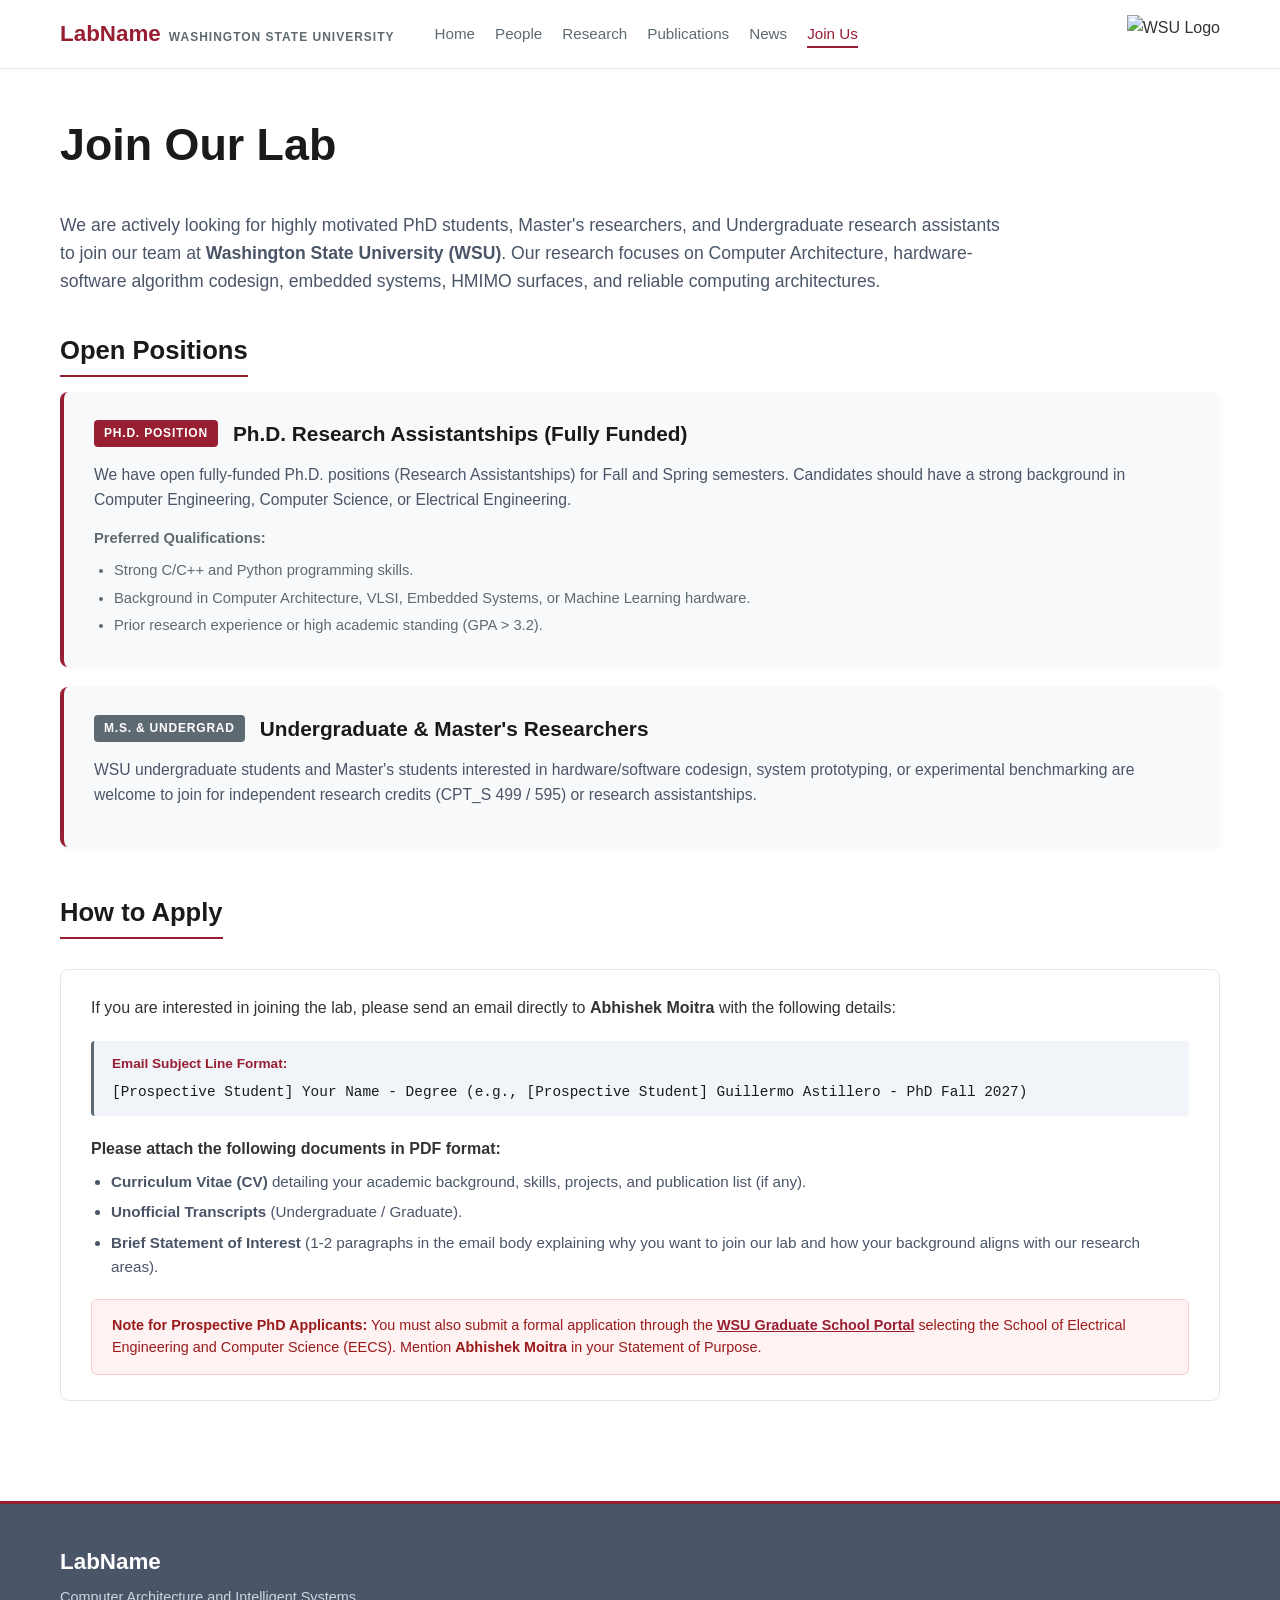
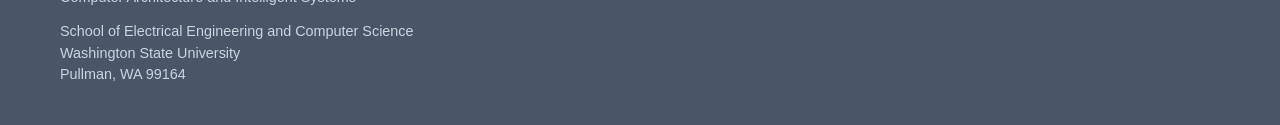
==== join-us.html @ b35470ed "Add files via upload" ====
<!DOCTYPE html>
<html lang="es">
<head>
    <meta charset="UTF-8">
    <meta name="viewport" content="width=device-width, initial-scale=1.0">
    <title>Join Us | LabName Website</title>
    <link rel="stylesheet" href="styles.css">
</head>
<body>

    
    <nav class="navbar">
        <div class="nav-container">
            <div class="nav-left">
                <div class="logo">
                    <span class="lab-title">LabName</span>
                    <span class="uni-title">WASHINGTON STATE UNIVERSITY</span>
                </div>
                <ul class="nav-links">
                    <li><a href="index.html">Home</a></li>
                    <li><a href="people.html">People</a></li>
                    <li><a href="research.html">Research</a></li>
                    <li><a href="publications.html">Publications</a></li>
                    <li><a href="news.html">News</a></li>
                    <li><a href="joinus.html" class="active">Join Us</a></li>
                </ul>
            </div>

            <div class="nav-right">
                <img src="./images/wsu-logo.png" alt="WSU Logo" class="wsu-logo">
            </div>
        </div>
    </nav>

    
    <main class="main-content">
        <h1 class="page-title">Join Our Lab</h1>

        <p class="join-intro">
            We are actively looking for highly motivated PhD students, Master's researchers, and Undergraduate research assistants to join our team at <strong>Washington State University (WSU)</strong>. Our research focuses on Computer Architecture, hardware-software algorithm codesign, embedded systems, HMIMO surfaces, and reliable computing architectures.
        </p>


        <section class="positions-section">
            <h2 class="section-heading">Open Positions</h2>

            <div class="position-card">
                <div class="position-header">
                    <span class="pos-badge phd">Ph.D. Position</span>
                    <h3>Ph.D. Research Assistantships (Fully Funded)</h3>
                </div>
                <p class="pos-desc">
                    We have open fully-funded Ph.D. positions (Research Assistantships) for Fall and Spring semesters. Candidates should have a strong background in Computer Engineering, Computer Science, or Electrical Engineering.
                </p>
                <div class="pos-requirements">
                    <strong>Preferred Qualifications:</strong>
                    <ul>
                        <li>Strong C/C++ and Python programming skills.</li>
                        <li>Background in Computer Architecture, VLSI, Embedded Systems, or Machine Learning hardware.</li>
                        <li>Prior research experience or high academic standing (GPA &gt; 3.2).</li>
                    </ul>
                </div>
            </div>

            <div class="position-card">
                <div class="position-header">
                    <span class="pos-badge ms">M.S. &amp; Undergrad</span>
                    <h3>Undergraduate &amp; Master's Researchers</h3>
                </div>
                <p class="pos-desc">
                    WSU undergraduate students and Master's students interested in hardware/software codesign, system prototyping, or experimental benchmarking are welcome to join for independent research credits (CPT_S 499 / 595) or research assistantships.
                </p>
            </div>
        </section>

        
        <section class="application-guidelines">
            <h2 class="section-heading">How to Apply</h2>
            
            <div class="guidelines-box">
                <p>
                    If you are interested in joining the lab, please send an email directly to <strong>Abhishek Moitra</strong> with the following details:
                </p>

                <div class="subject-format">
                    <span class="format-label">Email Subject Line Format:</span>
                    <code>[Prospective Student] Your Name - Degree (e.g., [Prospective Student] Guillermo Astillero - PhD Fall 2027)</code>
                </div>

                <div class="checklist">
                    <strong>Please attach the following documents in PDF format:</strong>
                    <ul>
                        <li><strong>Curriculum Vitae (CV)</strong> detailing your academic background, skills, projects, and publication list (if any).</li>
                        <li><strong>Unofficial Transcripts</strong> (Undergraduate / Graduate).</li>
                        <li><strong>Brief Statement of Interest</strong> (1-2 paragraphs in the email body explaining why you want to join our lab and how your background aligns with our research areas).</li>
                    </ul>
                </div>

                <div class="important-note">
                    <strong>Note for Prospective PhD Applicants:</strong> You must also submit a formal application through the <a href="https://gradschool.wsu.edu/" target="_blank">WSU Graduate School Portal</a> selecting the School of Electrical Engineering and Computer Science (EECS). Mention <strong>Abhishek Moitra</strong> in your Statement of Purpose.
                </div>
            </div>
        </section>

    </main>

    
    <footer class="footer">
        <div class="footer-container">
            <h3 class="footer-title">LabName</h3>
            <p class="footer-slogan">Computer Architecture and Intelligent Systems</p>
            <p>School of Electrical Engineering and Computer Science</p>
            <p>Washington State University</p>
            <p>Pullman, WA 99164</p>
        </div>
    </footer>

</body>
</html>
---- styles.css ----
* {
    margin: 0;
    padding: 0;
    box-sizing: border-box;
}

body {
    font-family: -apple-system, BlinkMacSystemFont, "Segoe UI", Roboto, Helvetica, Arial, sans-serif;
    background-color: #ffffff;
    color: #333333;
    line-height: 1.6;
    text-align: left;
}

.section-tag {
    display: none;
}

/* Barra de Navegación */
.navbar {
    border-bottom: 1px solid #e2e8f0;
    background-color: #ffffff;
    position: sticky;
    top: 0;
    z-index: 100;
    padding: 15px 60px;
}

.nav-container {
    width: 100%;
    display: flex;
    justify-content: space-between; 
    align-items: center;
}

.nav-left {
    display: flex;
    align-items: center;
    gap: 40px; 
}

.logo {
    display: flex;
    align-items: baseline;
    gap: 8px;
}

.lab-title {
    font-size: 1.4rem;
    font-weight: 800;
    color: #981e32; /* WSU Crimson */
}

.uni-title {
    font-size: 0.75rem;
    color: #5e6a71; /* WSU Gray */
    text-transform: uppercase;
    letter-spacing: 1px;
    font-weight: 600;
}

.nav-right {
    display: flex;
    align-items: center;
    gap: 30px;
}

.uni-title {
    font-size: 0.75rem;
    color: #5e6a71; /* WSU Gray */
    text-transform: uppercase;
    letter-spacing: 1px;
    font-weight: 600;
}

.nav-links {
    display: flex;
    list-style: none;
    gap: 20px;
}

.nav-links a {
    text-decoration: none;
    color: #5e6a71;
    font-size: 0.95rem;
    font-weight: 500;
    transition: color 0.2s;
}

.nav-links a:hover, .nav-links a.active {
    color: #981e32;
    border-bottom: 2px solid #981e32;
    padding-bottom: 4px;
}

.nav-right {
    display: flex;
    align-items: center;
}

.wsu-logo {
    height: 38px;
    width: auto;
    object-fit: contain;
}


.main-content {
    width: 100%;
    max-width: 100%; 
    padding: 40px 60px; 
    margin: 0;
    box-sizing: border-box;
    text-align: left;
}

.page-title {
    font-size: 2.8rem;
    color: #1a1a1a;
    font-weight: 800;
    margin-bottom: 30px;
}


.home-section {
    margin-bottom: 40px;
}

.section-heading {
    font-size: 1.6rem;
    color: #1a1a1a;
    margin-bottom: 15px;
    border-bottom: 2px solid #981e32;
    display: inline-block;
    padding-bottom: 4px;
}

.home-intro {
    background-color: #f8f9fa;
    border-left: 4px solid #981e32;
    padding: 25px 30px;
    border-radius: 8px;
    margin-top: 20px;
}

.intro-text {
    font-size: 1.15rem;
    color: #333333;
    margin-bottom: 15px;
}

.intro-text strong {
    color: #981e32;
}

/* Lista de Noticias */
.news-list {
    display: flex;
    flex-direction: column;
    gap: 15px;
    margin-top: 15px;
}

.news-item {
    display: flex;
    align-items: baseline;
    gap: 15px;
    padding: 12px 15px;
    background-color: #f8f9fa;
    border-radius: 6px;
    border-left: 3px solid #5e6a71;
    transition: border-left-color 0.2s ease, transform 0.2s ease;
}

.news-item:hover {
    border-left-color: #981e32;
    transform: translateX(4px);
}

.news-date {
    font-size: 0.85rem;
    font-weight: 700;
    color: #981e32;
    min-width: 75px;
}

.news-text {
    font-size: 0.95rem;
    color: #333333;
}


.pi-card {
    display: flex;
    gap: 30px;
    margin-bottom: 40px;
    align-items: flex-start;
}

.pi-photo {
    width: 240px;
    height: 280px;
    object-fit: cover;
    border-radius: 12px;
    box-shadow: 0 4px 12px rgba(0, 0, 0, 0.08);
}

.pi-info {
    text-align: left;
}

.pi-info h2 {
    font-size: 1.8rem;
    color: #1a1a1a;
    margin-bottom: 5px;
}

.pi-role {
    color: #5e6a71;
    font-size: 1rem;
    margin-bottom: 15px;
    font-weight: 500;
}

.pi-bio {
    color: #4a5568;
    font-size: 0.98rem;
}

.divider {
    border: 0;
    height: 1px;
    background-color: #e2e8f0;
    margin: 40px 0;
}


.group-section {
    margin-bottom: 50px;
    text-align: left;
}

.group-section h2 {
    font-size: 1.5rem;
    color: #981e32;
    border-bottom: 2px solid #981e32;
    display: inline-block;
    padding-bottom: 4px;
    margin-bottom: 25px;
}


.student-grid {
    display: grid;
    grid-template-columns: repeat(auto-fill, minmax(200px, 220px));
    gap: 20px;
    justify-content: start;
}


.student-card-vertical {
    display: flex;
    flex-direction: column;
    background-color: #f8f9fa;
    border-radius: 8px;
    border-top: 3px solid #981e32;
    padding: 15px;
    text-align: left;
    box-shadow: 0 2px 6px rgba(0, 0, 0, 0.05);
    transition: transform 0.2s ease, box-shadow 0.2s ease;
}

.student-card-vertical:hover {
    transform: translateY(-4px);
    box-shadow: 0 5px 12px rgba(0, 0, 0, 0.1);
}

.student-photo-vertical {
    width: 100%;
    height: 180px;
    object-fit: cover;
    border-radius: 6px;
    margin-bottom: 12px;
}

.student-info-vertical h3 {
    font-size: 1.05rem;
    color: #1a1a1a;
    line-height: 1.2;
    margin-bottom: 4px;
}

.student-info-vertical .role {
    font-size: 0.8rem;
    color: #981e32;
    font-weight: 700;
    margin-bottom: 8px;
}

.student-info-vertical .bio {
    font-size: 0.82rem;
    color: #5e6a71;
    line-height: 1.35;
}


.research-grid {
    display: flex;
    flex-direction: column;
    gap: 25px;
    margin-top: 20px;
}

.research-card {
    background-color: #f8f9fa;
    border-left: 4px solid #981e32;
    padding: 25px 30px;
    border-radius: 6px;
    transition: transform 0.2s ease, box-shadow 0.2s ease;
}

.research-card:hover {
    transform: translateX(6px);
    box-shadow: 0 4px 12px rgba(0, 0, 0, 0.08);
}

.research-card h2 {
    font-size: 1.4rem;
    color: #1a1a1a;
    margin-bottom: 10px;
}

.research-card p {
    color: #5e6a71;
    font-size: 0.98rem;
    line-height: 1.5;
}


.footer {
    background-color: #4a5568; 
    color: #ffffff;           
    padding: 40px 0;
    margin-top: 60px;
    border-top: 3px solid #981e32; 
}

.footer-container {
    max-width: 100%;
    padding: 0 60px;
    margin: 0;
    text-align: left;
}

.footer-title {
    font-size: 1.4rem;
    font-weight: 800;
    color: #ffffff;
    margin-bottom: 8px;
}

.footer-slogan {
    font-size: 0.95rem;
    color: #e2e8f0; 
    margin-bottom: 12px;
}

.footer-container p {
    font-size: 0.9rem;
    color: #cbd5e0; 
    line-height: 1.5;
}

@media (max-width: 768px) {
    .navbar {
        padding: 15px 20px;
    }
    .main-content, .footer-container {
        margin: 20px;
    }
    .pi-card {
        flex-direction: column;
    }
    .pi-photo {
        width: 100%;
        height: auto;
    }
    .nav-container {
        flex-direction: column;
        align-items: flex-start;
        gap: 15px;
    }
}

.home-layout {
    display: grid;
    grid-template-columns: 1fr 1fr; 
    gap: 30px; 
    align-items: start;
    width: 100%;
}


.right-content {
    width: 100%;
    display: flex;
    justify-content: flex-start; 
}

.image-slider {
    position: relative;
    width: 100%;
    max-width: 100%; 
    height: 380px;    
    border-radius: 12px;
    overflow: hidden;
    box-shadow: 0 4px 15px rgba(0, 0, 0, 0.12);
    border-top: 4px solid #981e32;
}


.slide-img {
    position: absolute;
    top: 0;
    left: 0;
    width: 100%;
    height: 100%;
    object-fit: cover;
    opacity: 0;
    animation: fadeSlider 15s infinite;
}


.img-1 { animation-delay: 0s; }
.img-2 { animation-delay: 5s; }
.img-3 { animation-delay: 10s; }


@keyframes fadeSlider {
    0% { opacity: 0; }
    10% { opacity: 1; }  
    33% { opacity: 1; }  
    43% { opacity: 0; }
    100% { opacity: 0; }
}


@media (max-width: 850px) {
    .home-layout {
        grid-template-columns: 1fr;
    }
    .image-slider {
        height: 250px;
    }
}

.pub-intro {
    font-size: 1.1rem;
    color: #5e6a71;
    margin-bottom: 40px;
    max-width: 900px;
}


.pub-year-section {
    margin-bottom: 45px;
}

.year-heading {
    font-size: 1.8rem;
    color: #981e32; 
    border-bottom: 2px solid #981e32;
    display: inline-block;
    padding-bottom: 4px;
    margin-bottom: 20px;
}

.pub-list {
    display: flex;
    flex-direction: column;
    gap: 20px;
}


.pub-item {
    display: flex;
    gap: 20px;
    align-items: flex-start;
    padding: 20px 25px;
    background-color: #f8f9fa;
    border-radius: 8px;
    border-left: 4px solid #5e6a71; 
    transition: border-left-color 0.2s ease, transform 0.2s ease, box-shadow 0.2s ease;
}

.pub-item:hover {
    border-left-color: #981e32; 
    transform: translateX(4px);
    box-shadow: 0 4px 12px rgba(0, 0, 0, 0.06);
}


.pub-badge-container {
    min-width: 100px;
}

.pub-badge {
    display: inline-block;
    padding: 4px 10px;
    font-size: 0.75rem;
    font-weight: 700;
    text-transform: uppercase;
    letter-spacing: 0.8px;
    border-radius: 4px;
    text-align: center;
}

.pub-badge.conference {
    background-color: #981e32; 
    color: #ffffff;
}

.pub-badge.journal {
    background-color: #5e6a71; 
    color: #ffffff;
}


.pub-details {
    flex-grow: 1;
}

.pub-title {
    font-size: 1.15rem;
    color: #1a1a1a;
    font-weight: 700;
    margin-bottom: 6px;
    line-height: 1.35;
}

.pub-authors {
    font-size: 0.95rem;
    color: #4a5568;
    margin-bottom: 6px;
}

.pub-venue {
    font-size: 0.9rem;
    color: #5e6a71;
    margin-bottom: 12px;
}

/* link buttons (PDF, BibTeX, DOI, Code) */
.pub-links {
    display: flex;
    gap: 10px;
}

.pub-btn {
    display: inline-block;
    padding: 4px 12px;
    font-size: 0.8rem;
    font-weight: 600;
    color: #981e32;
    border: 1px solid #981e32;
    border-radius: 4px;
    text-decoration: none;
    transition: background-color 0.2s ease, color 0.2s ease;
}

.pub-btn:hover {
    background-color: #981e32;
    color: #ffffff;
}

.pub-btn.code-btn {
    color: #5e6a71;
    border-color: #5e6a71;
}

.pub-btn.code-btn:hover {
    background-color: #5e6a71;
    color: #ffffff;
}

/* Adaptación Responsive para Móviles */
@media (max-width: 850px) {
    .pub-item {
        flex-direction: column;
        gap: 10px;
    }
}


/* ==========================================
    Join Us
   ========================================== */

.join-intro {
    font-size: 1.1rem;
    color: #4a5568;
    margin-bottom: 35px;
    line-height: 1.6;
    max-width: 950px;
}

.positions-section {
    margin-bottom: 45px;
}

.position-card {
    background-color: #f8f9fa;
    border-left: 4px solid #981e32;
    padding: 25px 30px;
    border-radius: 8px;
    margin-bottom: 20px;
    box-shadow: 0 2px 6px rgba(0, 0, 0, 0.04);
}

.position-header {
    display: flex;
    align-items: center;
    gap: 15px;
    margin-bottom: 12px;
}

.position-header h3 {
    font-size: 1.3rem;
    color: #1a1a1a;
}

.pos-badge {
    padding: 4px 10px;
    font-size: 0.75rem;
    font-weight: 700;
    text-transform: uppercase;
    letter-spacing: 0.8px;
    border-radius: 4px;
    color: #ffffff;
    white-space: nowrap;
}

.pos-badge.phd {
    background-color: #981e32; /* Crimson WSU */
}

.pos-badge.ms {
    background-color: #5e6a71; /* Gray WSU */
}

.pos-desc {
    font-size: 0.98rem;
    color: #4a5568;
    margin-bottom: 15px;
}

.pos-requirements {
    font-size: 0.92rem;
    color: #5e6a71;
}

.pos-requirements ul {
    margin-top: 8px;
    padding-left: 20px;
}

.pos-requirements li {
    margin-bottom: 4px;
}


.guidelines-box {
    background-color: #ffffff;
    border: 1px solid #e2e8f0;
    border-radius: 8px;
    padding: 25px 30px;
    margin-top: 15px;
}

.subject-format {
    background-color: #f1f5f9;
    border-left: 3px solid #5e6a71;
    padding: 12px 18px;
    border-radius: 4px;
    margin: 20px 0;
}

.format-label {
    display: block;
    font-size: 0.85rem;
    font-weight: 700;
    color: #981e32;
    margin-bottom: 4px;
}

.subject-format code {
    font-family: Consolas, Monaco, monospace;
    font-size: 0.9rem;
    color: #1a1a1a;
}

.checklist {
    margin-bottom: 20px;
}

.checklist ul {
    margin-top: 8px;
    padding-left: 20px;
}

.checklist li {
    font-size: 0.95rem;
    color: #4a5568;
    margin-bottom: 6px;
}

.important-note {
    background-color: #fef2f2;
    border: 1px solid #fecaca;
    color: #991b1b;
    padding: 15px 20px;
    border-radius: 6px;
    font-size: 0.9rem;
    line-height: 1.5;
}

.important-note a {
    color: #981e32;
    font-weight: 700;
    text-decoration: underline;
}


/* ==========================================
   (News)
   ========================================== */

.news-page-intro {
    font-size: 1.1rem;
    color: #5e6a71;
    margin-bottom: 35px;
    max-width: 900px;
}

.news-timeline {
    display: flex;
    flex-direction: column;
    gap: 25px;
    max-width: 950px;
}

/* Tarjeta amplia de Noticia */
.news-card {
    background-color: #f8f9fa;
    border-left: 4px solid #981e32; /* Carmesí WSU */
    padding: 22px 28px;
    border-radius: 8px;
    box-shadow: 0 2px 6px rgba(0, 0, 0, 0.04);
    transition: transform 0.2s ease, box-shadow 0.2s ease;
}

.news-card:hover {
    transform: translateX(4px);
    box-shadow: 0 4px 12px rgba(0, 0, 0, 0.08);
}

.news-card-header {
    display: flex;
    align-items: center;
    gap: 15px;
    margin-bottom: 10px;
}

.news-card-date {
    font-size: 0.85rem;
    font-weight: 700;
    color: #5e6a71;
}

/* Insignias/Badges de Tipo de Noticia */
.news-badge {
    padding: 3px 9px;
    font-size: 0.72rem;
    font-weight: 700;
    text-transform: uppercase;
    letter-spacing: 0.8px;
    border-radius: 4px;
    color: #ffffff;
}

.news-badge.new-member {
    background-color: #5e6a71; /* Gris WSU */
}

.news-badge.paper {
    background-color: #981e32; /* Carmesí WSU */
}

.news-badge.talk {
    background-color: #2b6cb0; /* Azul académico */
}

.news-badge.grant {
    background-color: #2f855a; /* Verde logro */
}

.news-card h3 {
    font-size: 1.25rem;
    color: #1a1a1a;
    margin-bottom: 8px;
}

.news-card p {
    font-size: 0.96rem;
    color: #4a5568;
    line-height: 1.55;
}
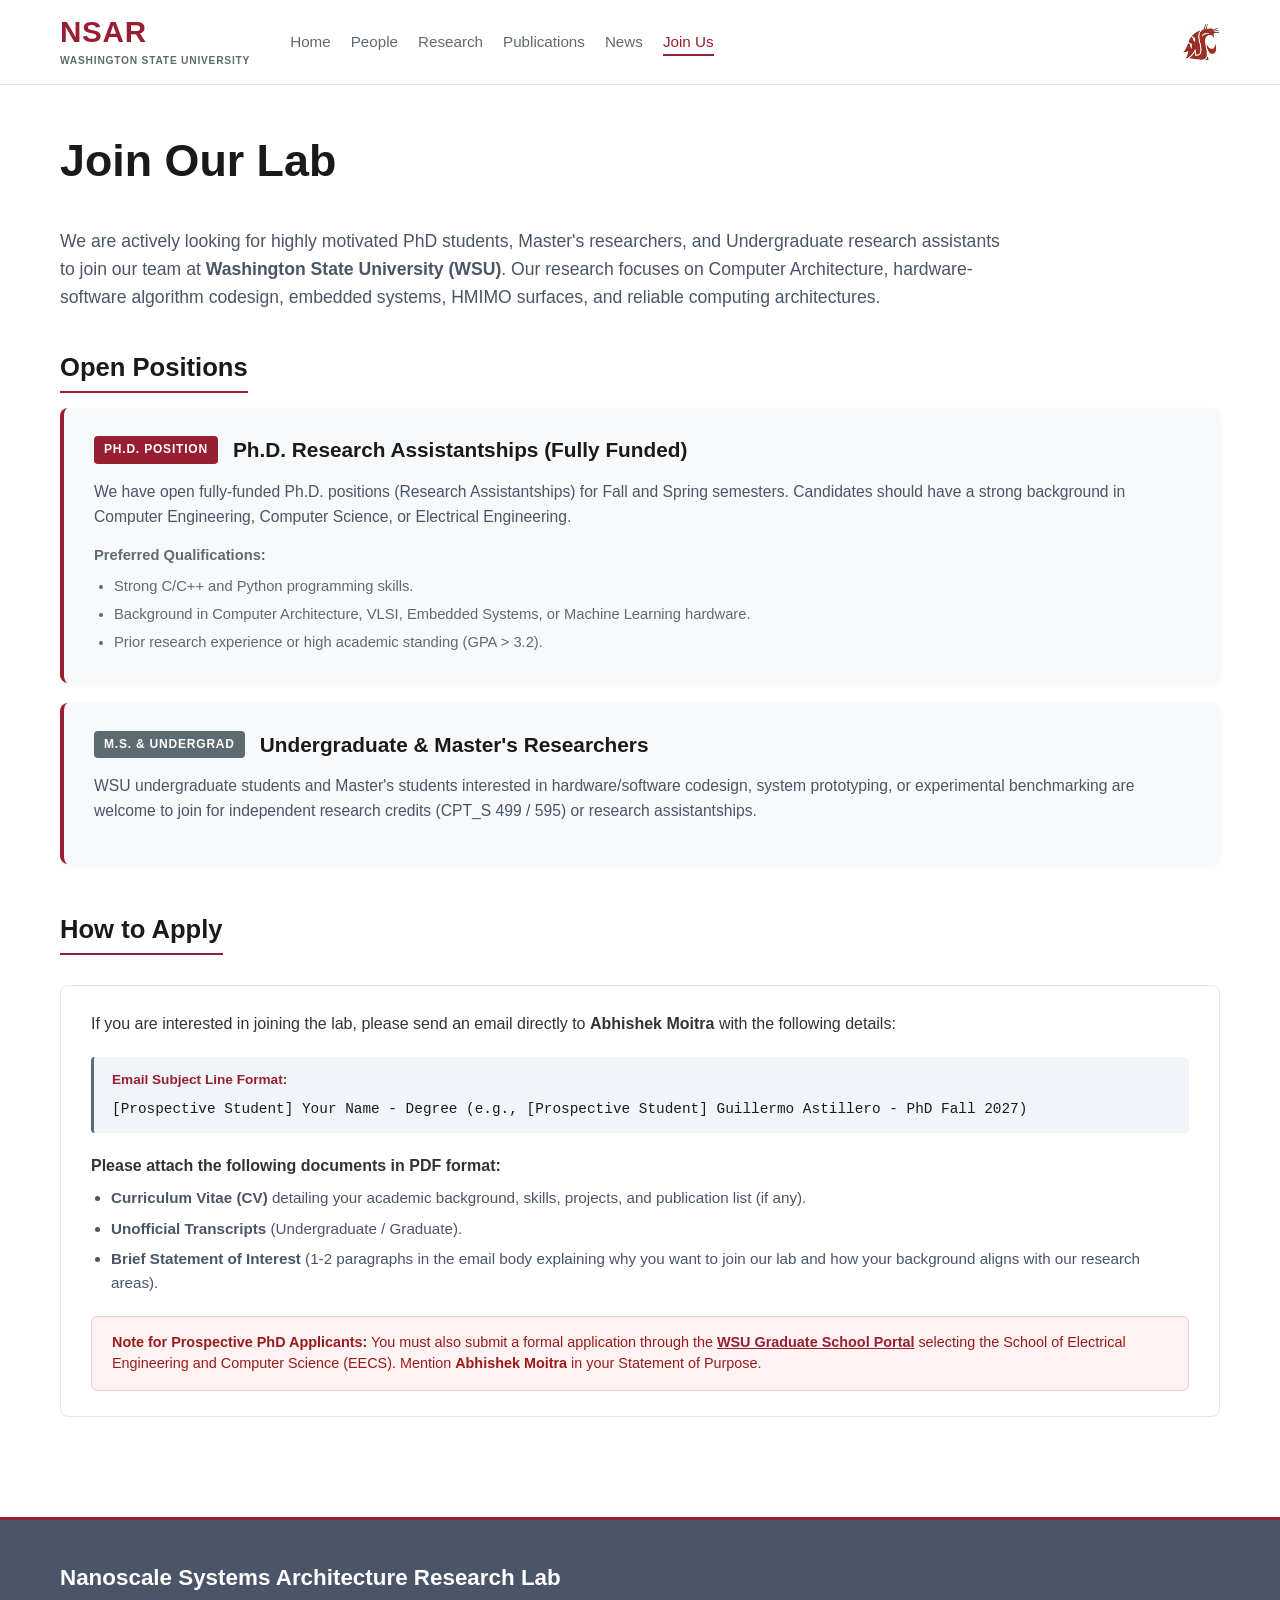
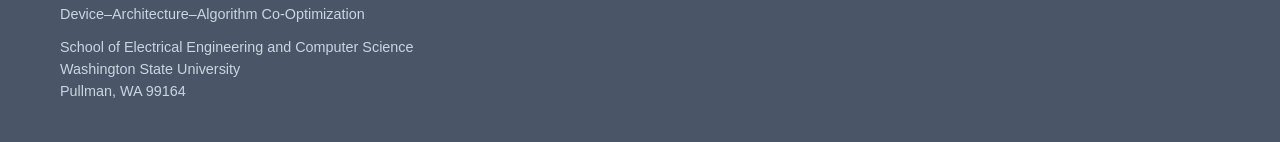
==== commit 4d63e79a: "Add files via upload" ====
--- a/join-us.html
+++ b/join-us.html
@@ -1,9 +1,9 @@
 <!DOCTYPE html>
-<html lang="es">
+<html lang="en">
 <head>
     <meta charset="UTF-8">
     <meta name="viewport" content="width=device-width, initial-scale=1.0">
-    <title>Join Us | LabName Website</title>
+    <title>Join Us | NSAR Lab | Washington State University</title>
     <link rel="stylesheet" href="styles.css">
 </head>
 <body>
@@ -13,7 +13,7 @@
         <div class="nav-container">
             <div class="nav-left">
                 <div class="logo">
-                    <span class="lab-title">LabName</span>
+                    <span class="lab-title" title="Nanoscale Systems Architecture Research Lab">NSAR</span>
                     <span class="uni-title">WASHINGTON STATE UNIVERSITY</span>
                 </div>
                 <ul class="nav-links">
@@ -22,7 +22,7 @@
                     <li><a href="research.html">Research</a></li>
                     <li><a href="publications.html">Publications</a></li>
                     <li><a href="news.html">News</a></li>
-                    <li><a href="joinus.html" class="active">Join Us</a></li>
+                    <li><a href="join-us.html" class="active">Join Us</a></li>
                 </ul>
             </div>
 
@@ -107,8 +107,8 @@
     
     <footer class="footer">
         <div class="footer-container">
-            <h3 class="footer-title">LabName</h3>
-            <p class="footer-slogan">Computer Architecture and Intelligent Systems</p>
+            <h3 class="footer-title">Nanoscale Systems Architecture Research Lab</h3>
+            <p class="footer-slogan">Device–Architecture–Algorithm Co-Optimization</p>
             <p>School of Electrical Engineering and Computer Science</p>
             <p>Washington State University</p>
             <p>Pullman, WA 99164</p>
--- a/styles.css
+++ b/styles.css
@@ -815,4 +815,151 @@
     font-size: 0.96rem;
     color: #4a5568;
     line-height: 1.55;
-}+}
+
+/* NSAR identity and homepage collaborators */
+.logo {
+    flex-direction: column;
+    align-items: flex-start;
+    gap: 0;
+    flex-shrink: 0;
+}
+
+.lab-title {
+    font-size: 1.85rem;
+    line-height: 1.15;
+    letter-spacing: 0.025em;
+}
+
+.uni-title {
+    font-size: 0.64rem;
+    margin-top: 4px;
+    letter-spacing: 0.075em;
+}
+
+.home-title {
+    max-width: 1100px;
+    font-size: clamp(2rem, 3.6vw, 3.2rem);
+    line-height: 1.15;
+    letter-spacing: -0.025em;
+    margin-bottom: 36px;
+    text-wrap: balance;
+}
+
+.home-layout > *, .nav-left { min-width: 0; }
+.home-intro { margin-top: 8px; padding: 24px 28px; }
+.home-intro .intro-text { font-size: 1.05rem; }
+.home-intro p + p { color: #4a5568; font-size: 1rem; }
+
+.collaborators-section {
+    margin-top: 12px;
+    padding-top: 28px;
+    border-top: 1px solid #e2e8f0;
+}
+
+.collaborator-grid {
+    display: grid;
+    grid-template-columns: repeat(6, minmax(0, 1fr));
+    gap: 18px;
+    margin-top: 18px;
+}
+
+.collaborator {
+    display: flex;
+    flex-direction: column;
+    align-items: center;
+    justify-content: flex-start;
+    gap: 16px;
+    padding: 24px 12px 20px;
+    border: 1px solid #e2e8f0;
+    border-radius: 8px;
+    background: #fff;
+    text-decoration: none;
+    color: #333;
+    transition: border-color 0.2s, background-color 0.2s;
+}
+
+.collaborator:hover, .collaborator:focus-visible {
+    border-color: #981e32;
+    background-color: #fafafa;
+}
+
+.collaborator:focus-visible, .nav-links a:focus-visible {
+    outline: 2px solid #981e32;
+    outline-offset: 4px;
+}
+
+.collaborator-logo {
+    display: flex;
+    align-items: center;
+    justify-content: center;
+    width: 100%;
+    height: 70px;
+}
+
+.collaborator-logo img {
+    display: block;
+    width: auto;
+    height: auto;
+    max-width: 100%;
+    max-height: 66px;
+    object-fit: contain;
+}
+
+.collaborator-logo .logo-amd { width: 118px; filter: brightness(0); }
+.collaborator-logo .logo-intel { width: 105px; }
+.collaborator-logo .logo-nokia { width: 130px; }
+.collaborator-logo .logo-purdue { width: 130px; }
+.collaborator-logo .logo-rpi { width: 100px; }
+.collaborator-logo .logo-minnesota { width: 66px; }
+
+.collaborator-name {
+    font-size: 0.85rem;
+    font-weight: 600;
+    line-height: 1.4;
+    text-align: center;
+}
+
+@media (max-width: 1150px) {
+    .navbar { padding: 15px 32px; }
+    .nav-left { gap: 28px; }
+    .nav-links { gap: 16px; }
+    .main-content { padding: 36px 32px; }
+    .footer-container { padding: 0 32px; }
+    .collaborator-grid { grid-template-columns: repeat(3, minmax(0, 1fr)); }
+}
+
+@media (max-width: 850px) {
+    .nav-container { align-items: flex-start; gap: 20px; }
+    .nav-left { flex-direction: column; align-items: flex-start; gap: 18px; }
+    .nav-links { flex-wrap: wrap; gap: 10px 20px; }
+    .nav-right { padding-top: 4px; }
+    .home-section { margin-bottom: 0; }
+    .home-layout { gap: 28px; }
+    .collaborators-section { margin-top: 32px; }
+}
+
+@media (max-width: 768px) {
+    .navbar { padding: 16px 20px; }
+    .nav-container { flex-direction: row; }
+    .nav-left { flex: 1; }
+    .main-content { padding: 30px 20px; margin: 0; }
+    .footer-container { padding: 0 20px; margin: 0; }
+    .home-title { margin-bottom: 28px; }
+    .home-intro { padding: 20px; }
+    .collaborator-grid { grid-template-columns: repeat(2, minmax(0, 1fr)); gap: 12px; }
+    .collaborator { padding: 20px 12px 18px; }
+    .footer { margin-top: 24px; }
+    .footer-title { font-size: 1.15rem; }
+}
+
+@media (max-width: 380px) {
+    .nav-right { display: none; }
+    .collaborator-grid { grid-template-columns: 1fr; }
+}
+
+@media (prefers-reduced-motion: reduce) {
+    .slide-img { animation: none; }
+    .slide-img.img-1 { opacity: 1; }
+    .collaborator { transition: none; }
+}
